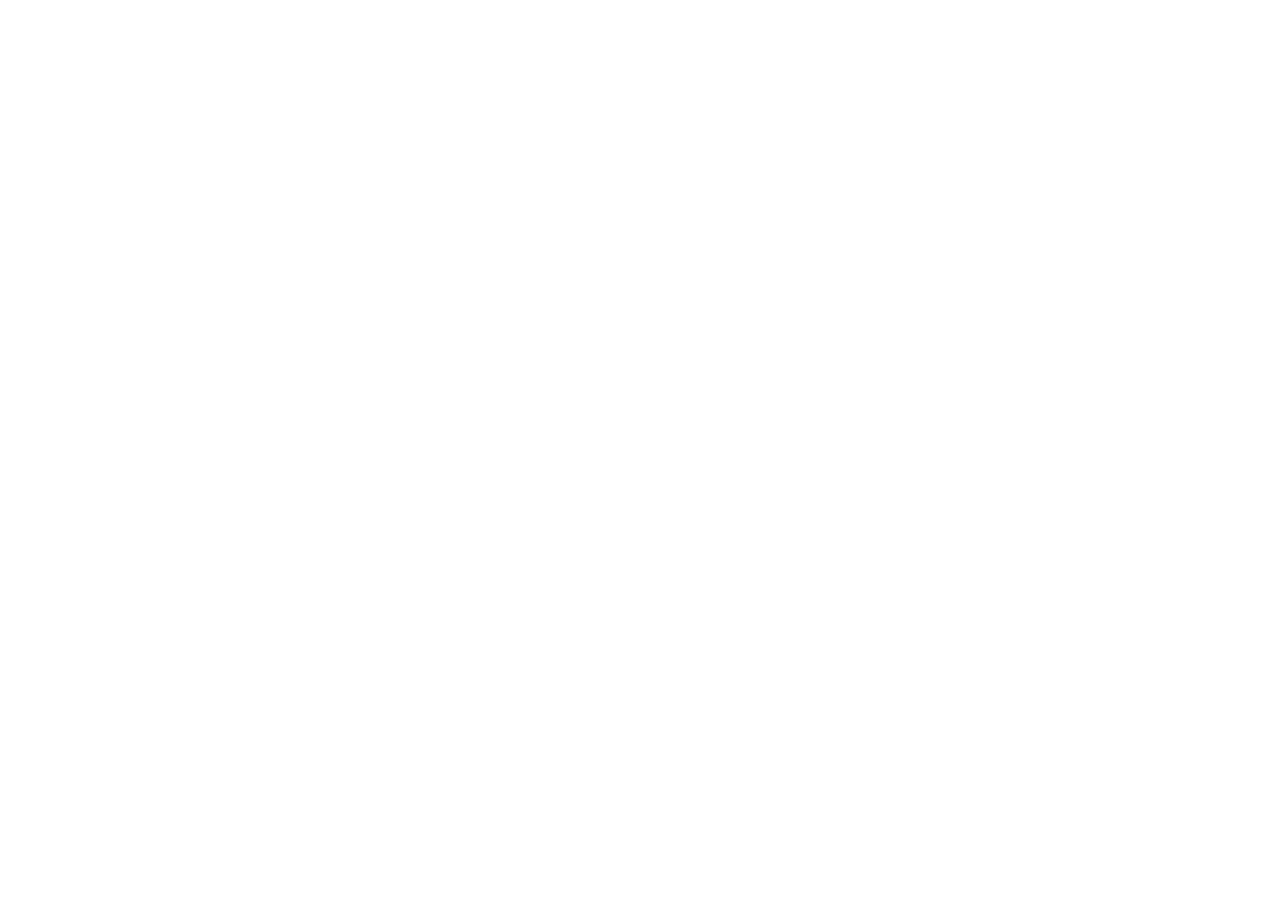
==== index.html @ d465ff61 "Creación de la Estructura" ====
<!DOCTYPE html>
<html lang="en">
<head>
    <meta charset="UTF-8">
    <meta name="viewport" content="width=device-width, initial-scale=1.0">
    <title>E-Commerce</title>
</head>
<body>
    
</body>
</html>
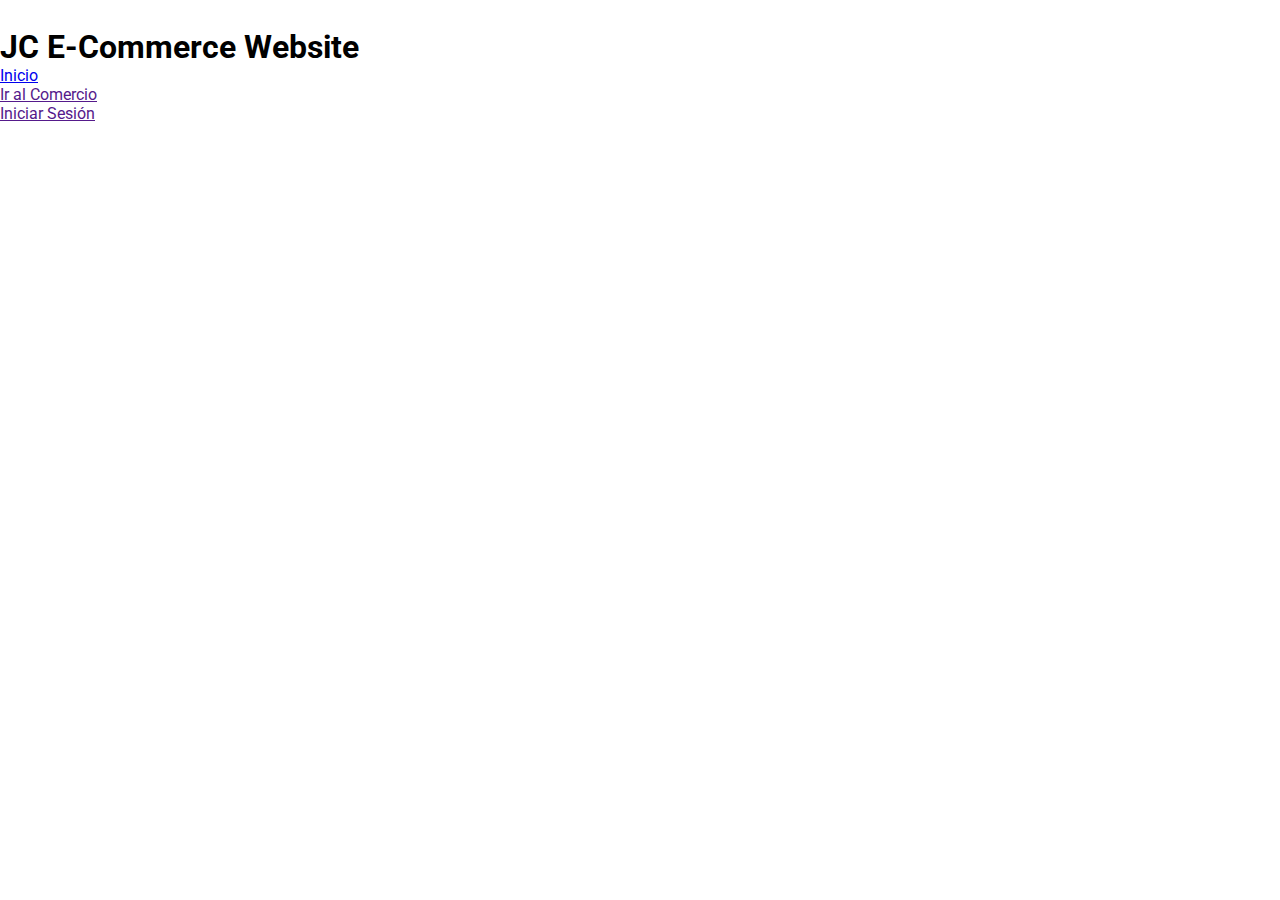
==== commit 9ecc5971: "Se agregó contenido del header en index.html" ====
--- a/index.html
+++ b/index.html
@@ -3,9 +3,27 @@
 <head>
     <meta charset="UTF-8">
     <meta name="viewport" content="width=device-width, initial-scale=1.0">
-    <title>E-Commerce</title>
+    <title>JC E-Commerce Website</title>
+    <link rel="shortcut icon" href="./assets/img/favicon.svg" type="image/x-icon">
+    <link rel="stylesheet" href="./assets/css/index.css">
 </head>
 <body>
-    
+    <header>
+        <div>
+            <img src="./assets/img/favicon.svg" alt="Shopping Cart main logo in page">
+            <h1>JC E-Commerce Website</h1>
+        </div>
+
+        <nav>
+            <ul>
+                <li><a href="#">Inicio</a></li>
+                <li><a href="">Ir al Comercio</a></li>
+                <li><a href="">Iniciar Sesión</a></li>
+            </ul>
+        </nav>
+    </header>
+    <main></main>
+    <footer></footer>
+    <script src="./assets/js/index.js"></script>
 </body>
 </html>--- a/assets/css/index.css
+++ b/assets/css/index.css
@@ -0,0 +1,12 @@
+@import url('https://fonts.googleapis.com/css2?family=Roboto:wght@300;400;500;700&display=swap');
+
+* {
+    margin: 0;
+    padding: 0;
+    box-sizing: border-box;
+}
+
+body {
+    font-family: 'Roboto', sans-serif;
+    font-weight: 400;
+}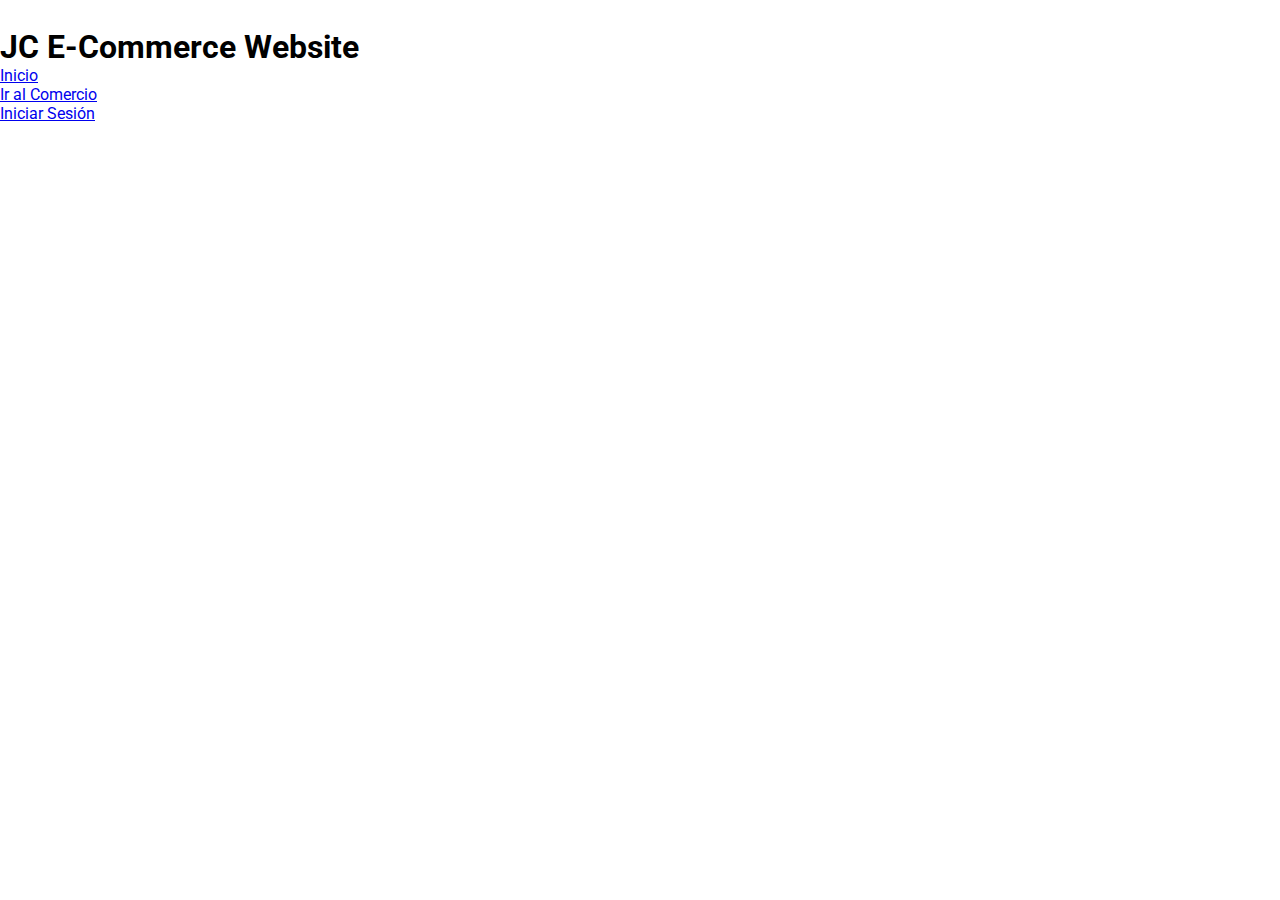
==== commit 23af8617: "Se agregaron estilos al header" ====
--- a/index.html
+++ b/index.html
@@ -8,21 +8,21 @@
     <link rel="stylesheet" href="./assets/css/index.css">
 </head>
 <body>
-    <header>
-        <div>
+    <header class="header">
+        <div class="header__brand">
             <img src="./assets/img/favicon.svg" alt="Shopping Cart main logo in page">
             <h1>JC E-Commerce Website</h1>
         </div>
 
         <nav>
-            <ul>
-                <li><a href="#">Inicio</a></li>
-                <li><a href="">Ir al Comercio</a></li>
-                <li><a href="">Iniciar Sesión</a></li>
+            <ul class="header__menu">
+                <li><a class="header__link" href="#">Inicio</a></li>
+                <li><a class="header__link" href="./assets/views/products.html">Ir al Comercio</a></li>
+                <li><a class="header__link header__link--button" href="./assets/views/login.html">Iniciar Sesión</a></li>
             </ul>
         </nav>
     </header>
-    <main></main>
+    <main class="welcome-content"></main>
     <footer></footer>
     <script src="./assets/js/index.js"></script>
 </body>
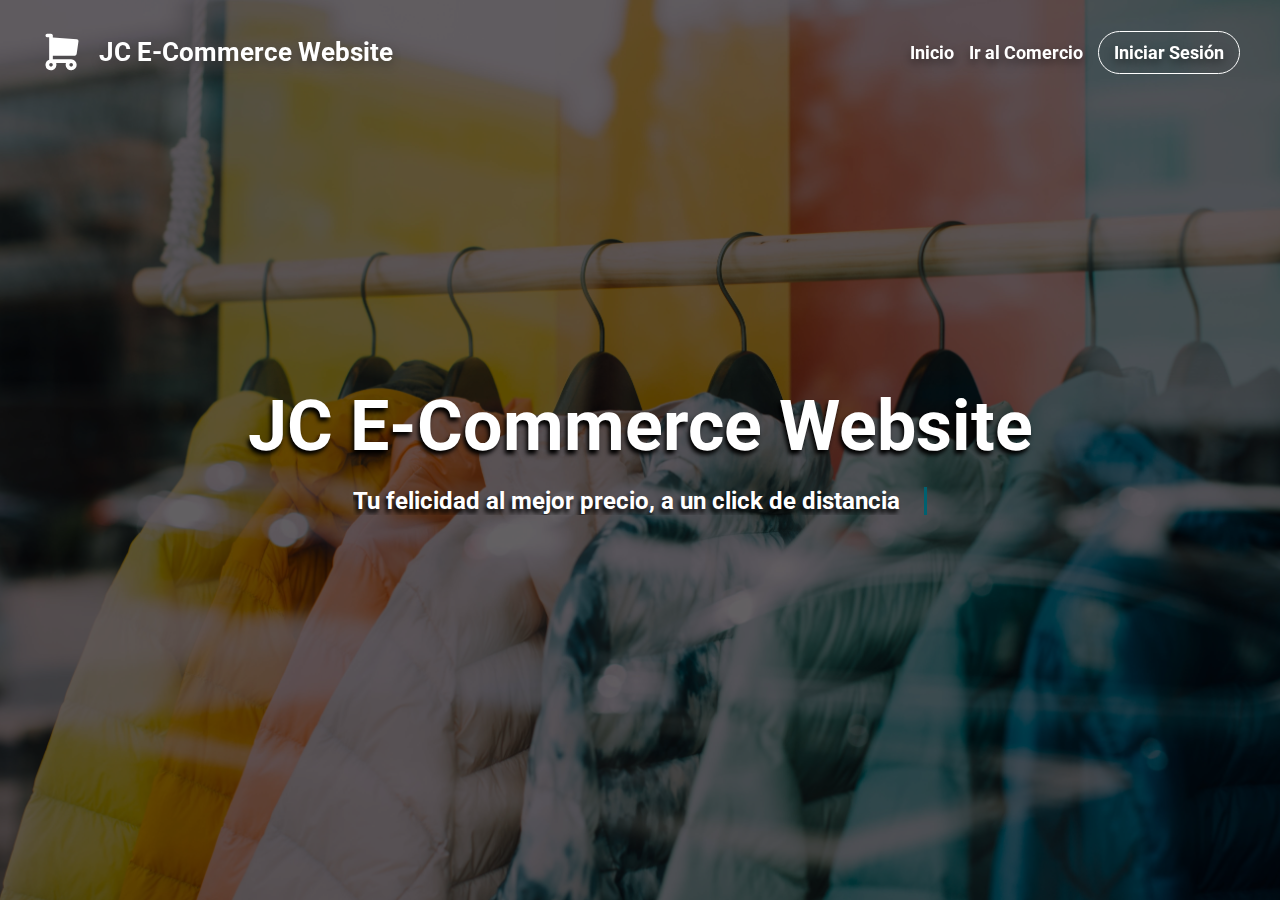
==== commit ca73b0a4: "Se creó banner, y se agregó animacion y estilos." ====
--- a/index.html
+++ b/index.html
@@ -22,7 +22,12 @@
             </ul>
         </nav>
     </header>
-    <main class="welcome-content"></main>
+    <main class="welcome-content">
+        <section class="banner">
+            <h1 class="banner__title">JC E-Commerce Website</h1>
+            <h2 class="banner__subtitle">Tu felicidad al mejor precio, a un click de distancia</h2>
+        </section>
+    </main>
     <footer></footer>
     <script src="./assets/js/index.js"></script>
 </body>
--- a/assets/css/index.css
+++ b/assets/css/index.css
@@ -1,5 +1,6 @@
 @import url('https://fonts.googleapis.com/css2?family=Roboto:wght@300;400;500;700&display=swap');
-
+@import "./header.css";
+@import "./welcome-content.css";
 * {
     margin: 0;
     padding: 0;
@@ -9,4 +10,4 @@
 body {
     font-family: 'Roboto', sans-serif;
     font-weight: 400;
-}+}
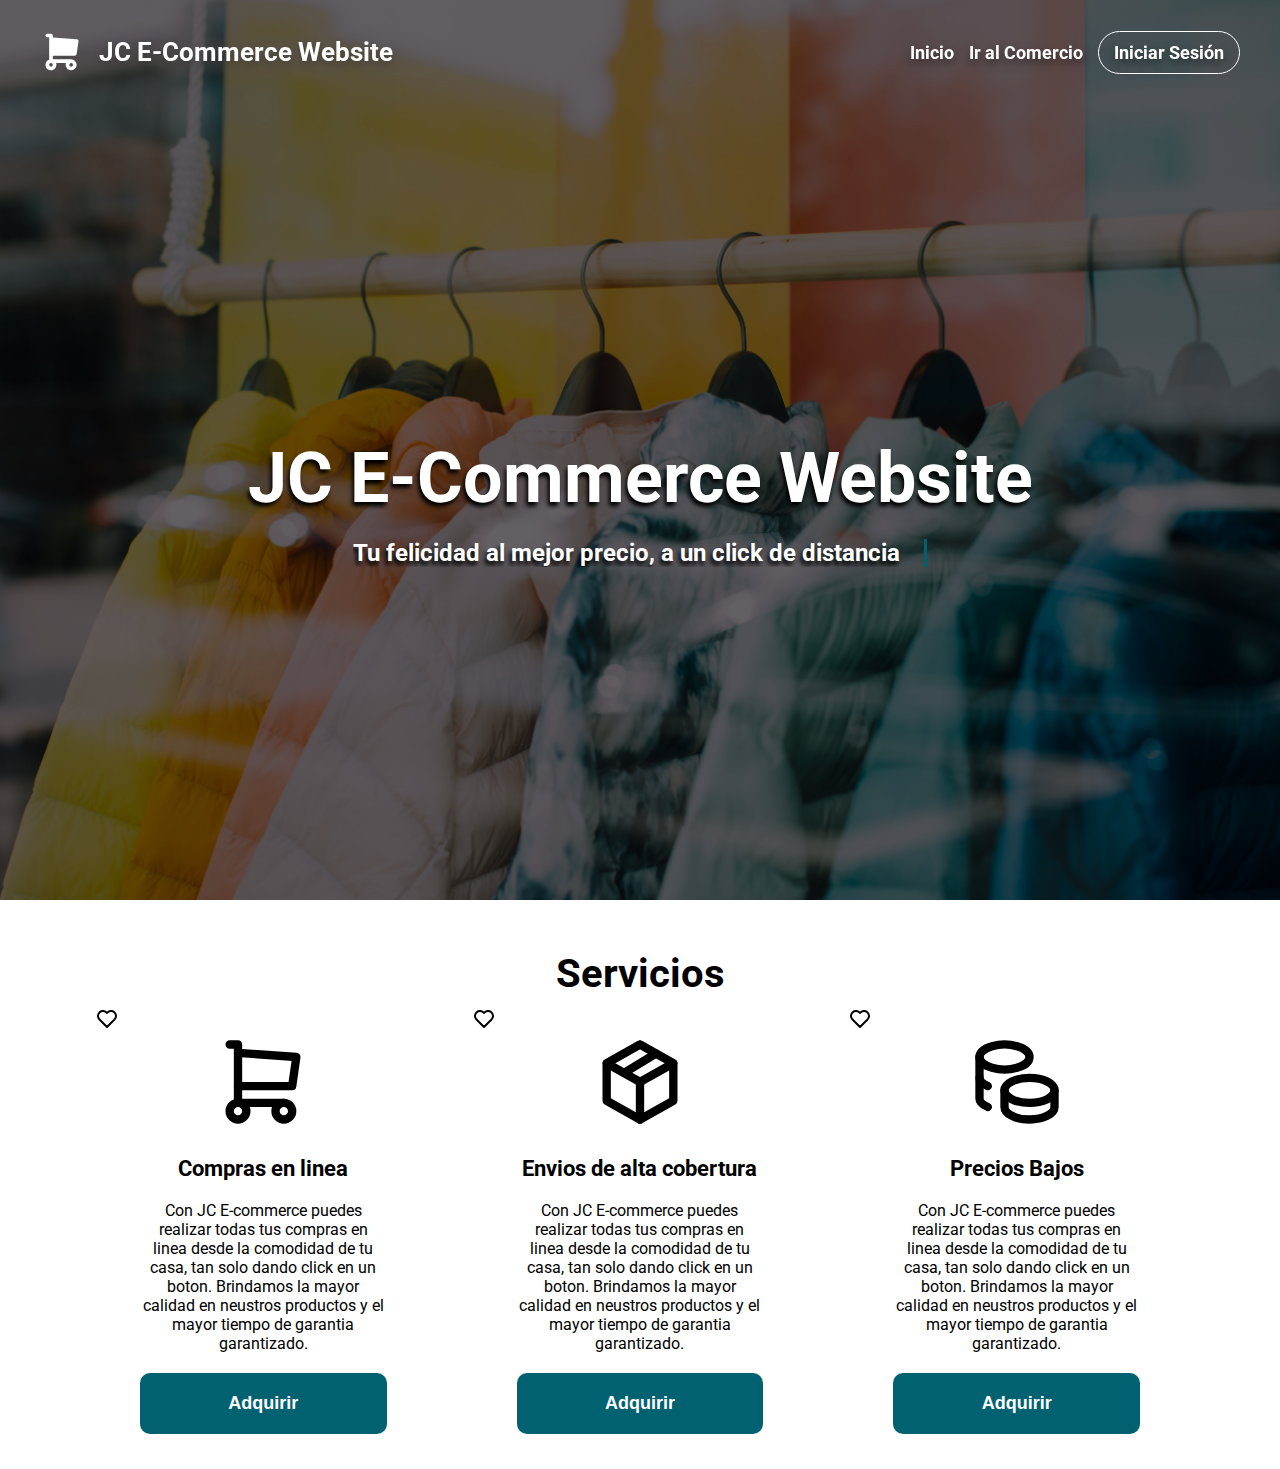
==== commit b84c46d8: "Se crea sección de Servicios y se estiliza" ====
--- a/index.html
+++ b/index.html
@@ -27,6 +27,49 @@
             <h1 class="banner__title">JC E-Commerce Website</h1>
             <h2 class="banner__subtitle">Tu felicidad al mejor precio, a un click de distancia</h2>
         </section>
+
+        <section class="services">
+            <h2 class="services__title">Servicios</h2>
+            <div class="services__container">
+
+                <div class="services__card">
+                    <span class="services__favorite">
+                        <img src="assets\img\heart.svg" alt="Heart image for favorite service">
+                    </span>
+                    <img class="services__card-img" src="./assets/img/favicon-negro.svg" alt="Shopping Cart service image">
+                    <div class="services__card-content">
+                        <h3>Compras en linea</h3>
+                        <p>Con JC E-commerce puedes realizar todas tus compras en linea desde la comodidad de tu casa, tan solo dando click en un boton. Brindamos la mayor calidad en neustros productos y el mayor tiempo de garantia garantizado.</p>
+                        <button class="services__button" type="button">Adquirir</button>
+                    </div>
+                </div>
+
+                <div class="services__card">
+                    <span class="services__favorite">
+                        <img src="assets\img\heart.svg" alt="Heart image for favorite service">
+                    </span>
+                    <img class="services__card-img" src="./assets/img/box-seam.svg" alt="Shopping Cart service image">
+                    <div class="services__card-content">
+                        <h3>Envios de alta cobertura</h3>
+                        <p>Con JC E-commerce puedes realizar todas tus compras en linea desde la comodidad de tu casa, tan solo dando click en un boton. Brindamos la mayor calidad en neustros productos y el mayor tiempo de garantia garantizado.</p>
+                        <button class="services__button" type="button">Adquirir</button>
+                    </div>
+                </div>
+
+                <div class="services__card">
+                    <span class="services__favorite">
+                        <img src="assets\img\heart.svg" alt="Heart image for favorite service">
+                    </span>
+                    <img class="services__card-img" src="./assets/img/coins.svg" alt="Shopping Cart service image">
+                    <div class="services__card-content">
+                        <h3>Precios Bajos</h3>
+                        <p>Con JC E-commerce puedes realizar todas tus compras en linea desde la comodidad de tu casa, tan solo dando click en un boton. Brindamos la mayor calidad en neustros productos y el mayor tiempo de garantia garantizado.</p>
+                        <button class="services__button" type="button">Adquirir</button>
+                    </div>
+                </div>
+
+            </div>
+        </section>
     </main>
     <footer></footer>
     <script src="./assets/js/index.js"></script>
--- a/assets/css/index.css
+++ b/assets/css/index.css
@@ -1,6 +1,7 @@
 @import url('https://fonts.googleapis.com/css2?family=Roboto:wght@300;400;500;700&display=swap');
 @import "./header.css";
 @import "./welcome-content.css";
+@import "./services.css";
 * {
     margin: 0;
     padding: 0;
